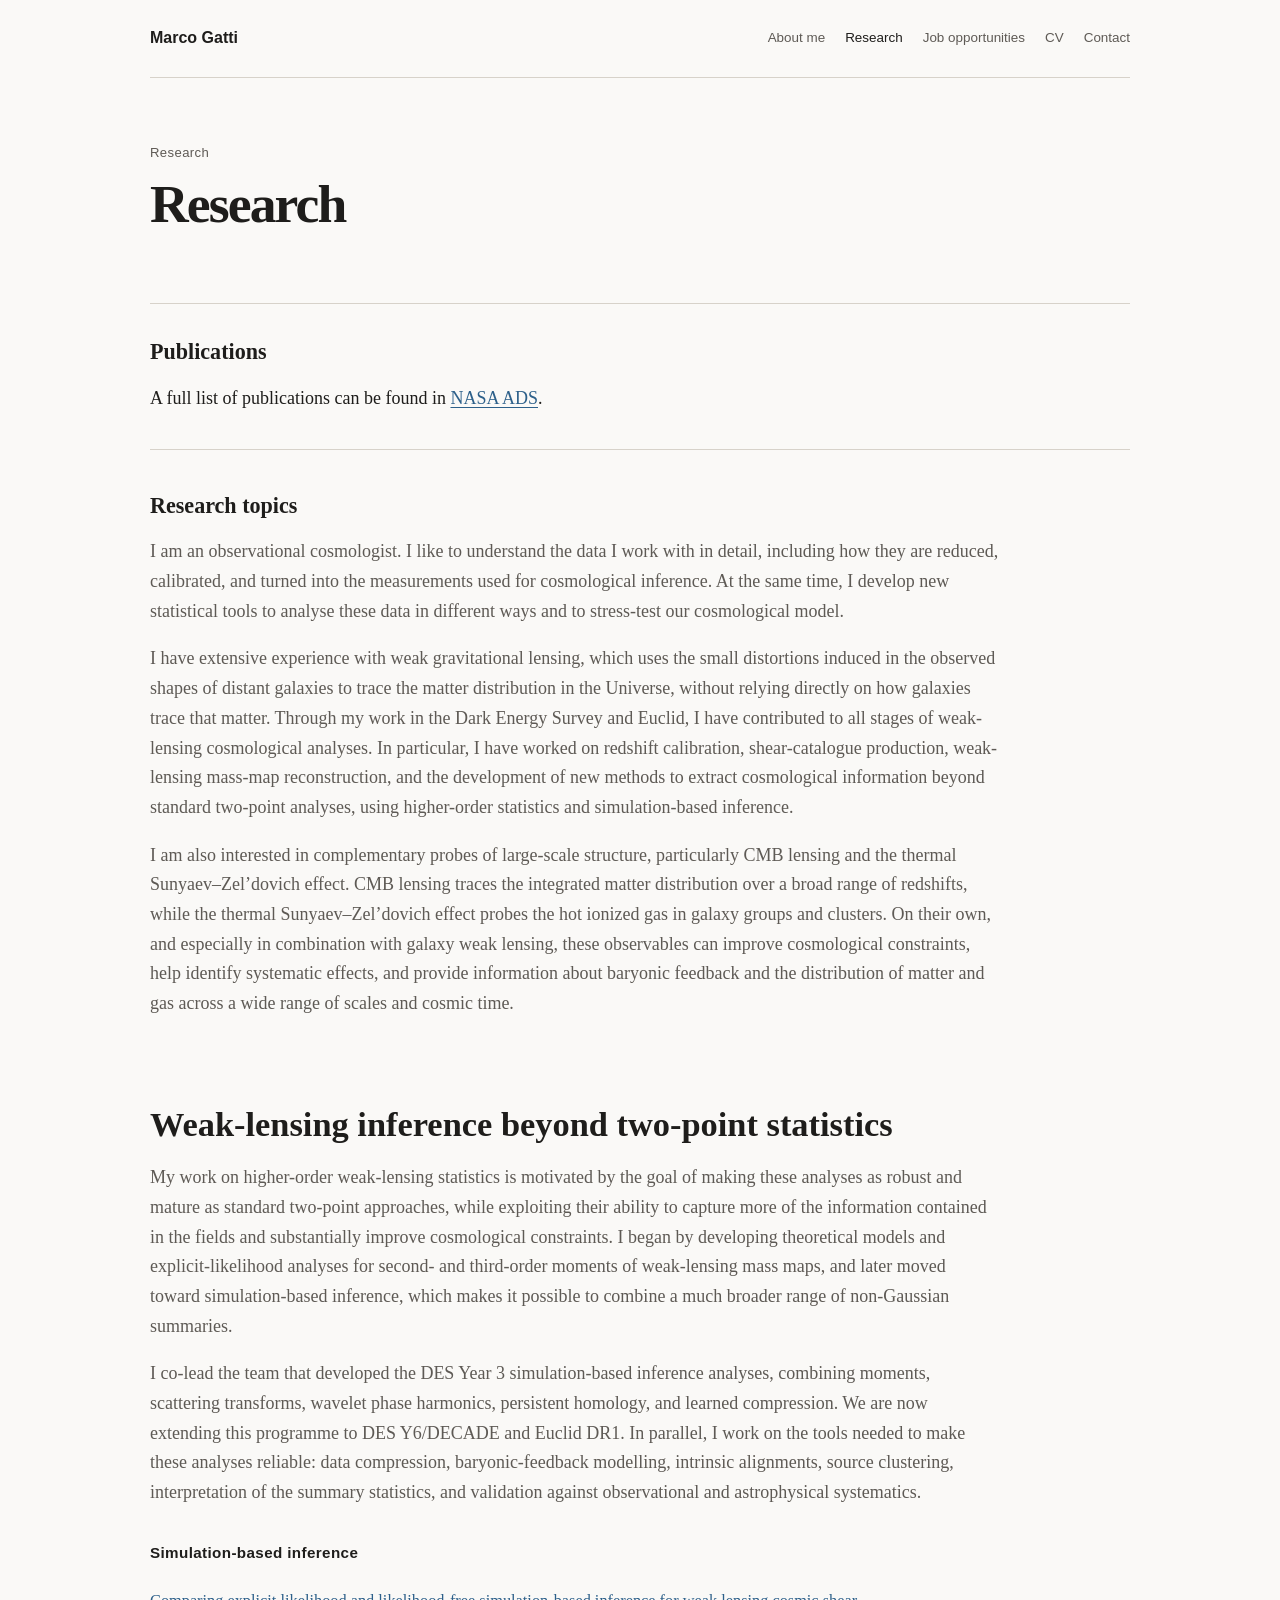
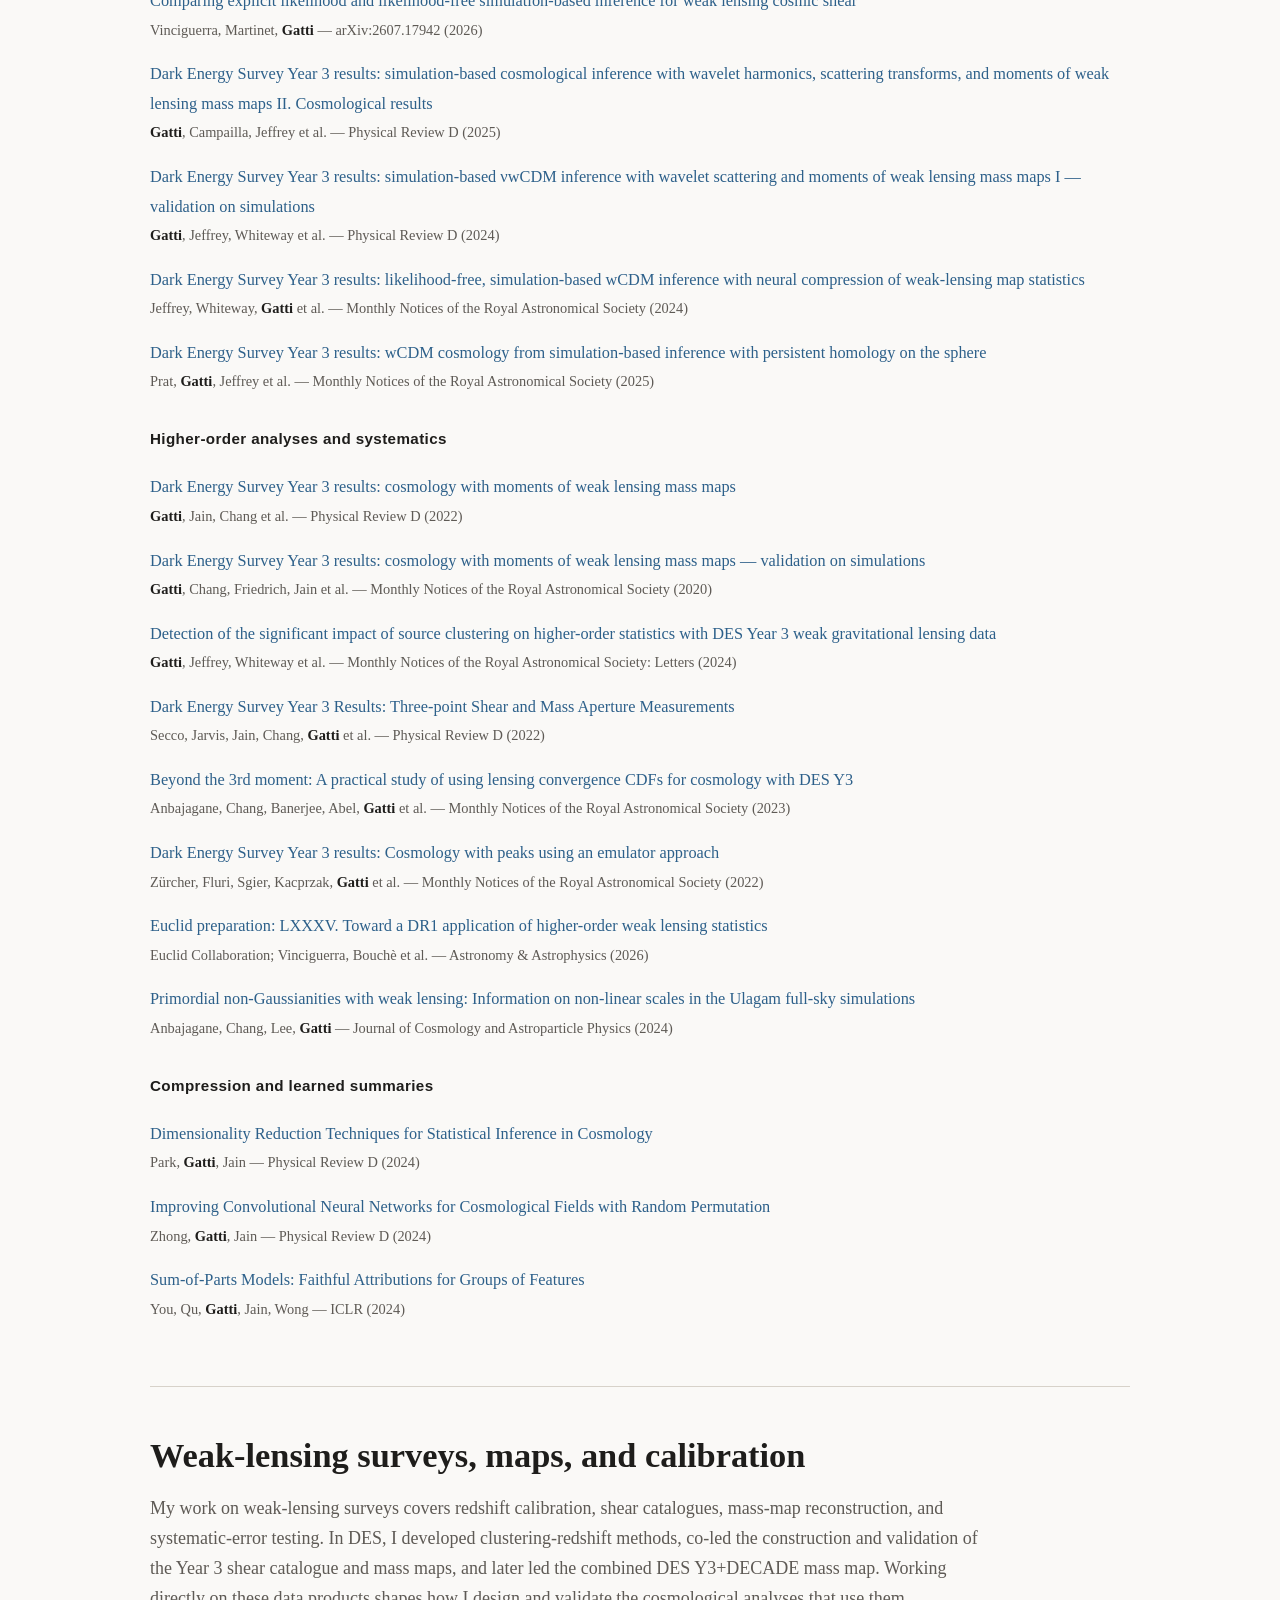
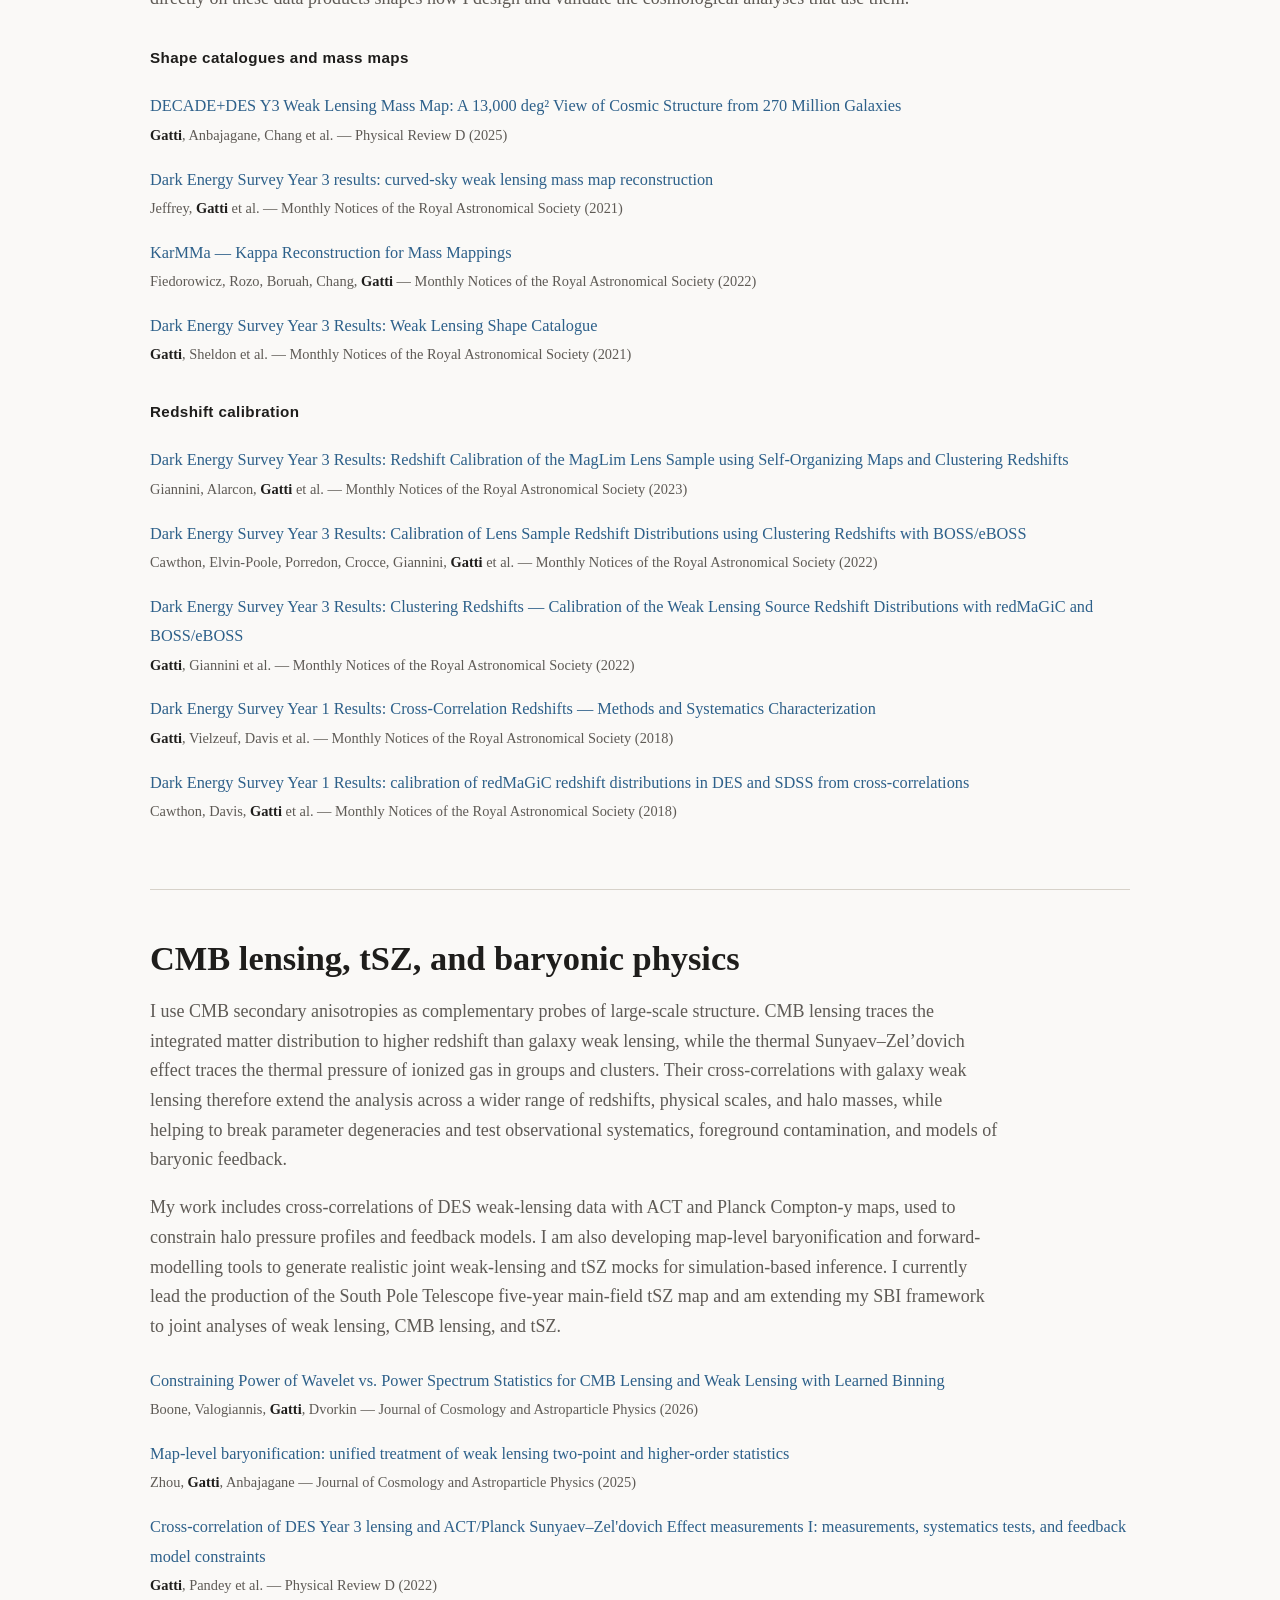
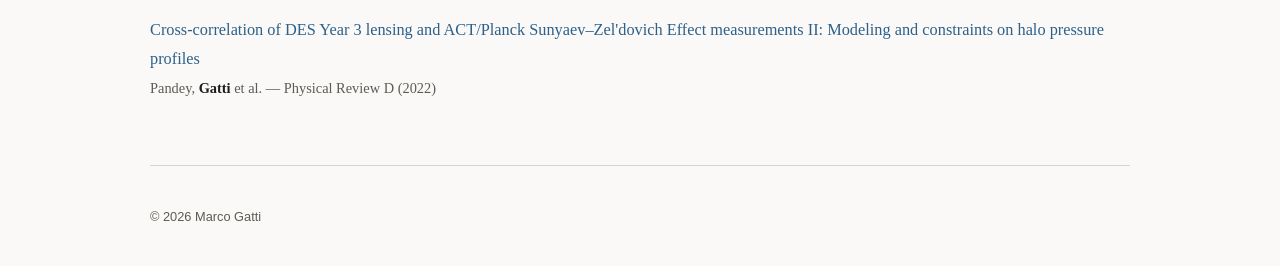
==== research.html @ 3261825f "Update personal website and CV" ====
<!doctype html>
<html lang="en">
<head>
  <meta charset="utf-8">
  <meta name="viewport" content="width=device-width, initial-scale=1">
  <meta name="description" content="Research topics and selected publications by Marco Gatti.">
  <title>Research | Marco Gatti</title>
  <link rel="stylesheet" href="assets/css/style.css">
  <script defer src="assets/js/site.js"></script>
</head>
<body>
  <header class="site-header">
    <a class="site-title" href="index.html">Marco Gatti</a>
    <button class="menu-button" aria-expanded="false" aria-controls="site-nav">Menu</button>
    <nav id="site-nav" class="site-nav" aria-label="Main navigation">
      <a href="index.html#about">About me</a>
      <a href="research.html" aria-current="page">Research</a>
      <a href="opportunities.html">Job opportunities</a>
      <a href="assets/cv/Marco_Gatti_CV.pdf">CV</a>
      <a href="index.html#contact">Contact</a>
    </nav>
  </header>

  <main>
    <section class="page-intro compact-intro">
      <p class="position">Research</p>
      <h1>Research</h1>
    </section>

    <section class="publications-intro">
      <h2>Publications</h2>
      <p>A full list of publications can be found in <a href="https://ui.adsabs.harvard.edu/search/filter_database_fq_database=AND&amp;filter_database_fq_database=database%3A%22astronomy%22&amp;fq=%7B!type%3Daqp%20v%3D%24fq_database%7D&amp;fq_database=(database%3A%22astronomy%22)&amp;q=author%3A%22Gatti%2C%20M.%22&amp;sort=date%20desc%2C%20bibcode%20desc&amp;p_=0">NASA ADS</a>.</p>
    </section>

    <section class="research-overview">
      <h2>Research topics</h2>
      <p>
        I am an observational cosmologist. I like to understand the data I work with in detail,
        including how they are reduced, calibrated, and turned into the measurements used for
        cosmological inference. At the same time, I develop new statistical tools to analyse these
        data in different ways and to stress-test our cosmological model.
      </p>
      <p>
        I have extensive experience with weak gravitational lensing, which uses the small
        distortions induced in the observed shapes of distant galaxies to trace the matter
        distribution in the Universe, without relying directly on how galaxies trace that matter.
        Through my work in the Dark Energy Survey and Euclid, I have contributed to all stages of
        weak-lensing cosmological analyses. In particular, I have worked on redshift calibration,
        shear-catalogue production, weak-lensing mass-map reconstruction, and the development of
        new methods to extract cosmological information beyond standard two-point analyses, using
        higher-order statistics and simulation-based inference.
      </p>
      <p>
        I am also interested in complementary probes of large-scale structure, particularly CMB
        lensing and the thermal Sunyaev–Zel’dovich effect. CMB lensing traces the integrated matter
        distribution over a broad range of redshifts, while the thermal Sunyaev–Zel’dovich effect
        probes the hot ionized gas in galaxy groups and clusters. On their own, and especially in
        combination with galaxy weak lensing, these observables can improve cosmological
        constraints, help identify systematic effects, and provide information about baryonic
        feedback and the distribution of matter and gas across a wide range of scales and cosmic time.
      </p>
    </section>

    <section>
      <div class="topic-block">
        <h2>Weak-lensing inference beyond two-point statistics</h2>
        <p>
          My work on higher-order weak-lensing statistics is motivated by the goal of making these
          analyses as robust and mature as standard two-point approaches, while exploiting their
          ability to capture more of the information contained in the fields and substantially
          improve cosmological constraints. I began by developing theoretical models and
          explicit-likelihood analyses for second- and third-order moments of weak-lensing mass maps,
          and later moved toward simulation-based inference, which makes it possible to combine a
          much broader range of non-Gaussian summaries.
        </p>
        <p>
          I co-lead the team that developed the DES Year 3 simulation-based inference analyses,
          combining moments, scattering transforms, wavelet phase harmonics, persistent homology,
          and learned compression. We are now extending this programme to DES Y6/DECADE and Euclid
          DR1. In parallel, I work on the tools needed to make these analyses reliable: data
          compression, baryonic-feedback modelling, intrinsic alignments, source clustering,
          interpretation of the summary statistics, and validation against observational and
          astrophysical systematics.
        </p>

        <div class="topic-subsection">
          <h3>Simulation-based inference</h3>
          <div class="paper-list">
            <article class="paper"><a class="paper-title" href="https://arxiv.org/abs/2607.17942">Comparing explicit likelihood and likelihood-free simulation-based inference for weak lensing cosmic shear</a><p class="paper-authors">Vinciguerra, Martinet, <strong>Gatti</strong> — arXiv:2607.17942 (2026)</p></article>
            <article class="paper"><a class="paper-title" href="https://arxiv.org/abs/2405.10881">Dark Energy Survey Year 3 results: simulation-based cosmological inference with wavelet harmonics, scattering transforms, and moments of weak lensing mass maps II. Cosmological results</a><p class="paper-authors"><strong>Gatti</strong>, Campailla, Jeffrey et al. — Physical Review D (2025)</p></article>
            <article class="paper"><a class="paper-title" href="https://arxiv.org/abs/2310.17557">Dark Energy Survey Year 3 results: simulation-based νwCDM inference with wavelet scattering and moments of weak lensing mass maps I — validation on simulations</a><p class="paper-authors"><strong>Gatti</strong>, Jeffrey, Whiteway et al. — Physical Review D (2024)</p></article>
            <article class="paper"><a class="paper-title" href="https://arxiv.org/abs/2403.02314">Dark Energy Survey Year 3 results: likelihood-free, simulation-based wCDM inference with neural compression of weak-lensing map statistics</a><p class="paper-authors">Jeffrey, Whiteway, <strong>Gatti</strong> et al. — Monthly Notices of the Royal Astronomical Society (2024)</p></article>
            <article class="paper"><a class="paper-title" href="https://arxiv.org/abs/2506.13439">Dark Energy Survey Year 3 results: wCDM cosmology from simulation-based inference with persistent homology on the sphere</a><p class="paper-authors">Prat, <strong>Gatti</strong>, Jeffrey et al. — Monthly Notices of the Royal Astronomical Society (2025)</p></article>
          </div>
        </div>

        <div class="topic-subsection">
          <h3>Higher-order analyses and systematics</h3>
          <div class="paper-list">
            <article class="paper"><a class="paper-title" href="https://arxiv.org/abs/2110.10141">Dark Energy Survey Year 3 results: cosmology with moments of weak lensing mass maps</a><p class="paper-authors"><strong>Gatti</strong>, Jain, Chang et al. — Physical Review D (2022)</p></article>
            <article class="paper"><a class="paper-title" href="https://arxiv.org/abs/1911.05568">Dark Energy Survey Year 3 results: cosmology with moments of weak lensing mass maps — validation on simulations</a><p class="paper-authors"><strong>Gatti</strong>, Chang, Friedrich, Jain et al. — Monthly Notices of the Royal Astronomical Society (2020)</p></article>
            <article class="paper"><a class="paper-title" href="https://arxiv.org/abs/2307.13860">Detection of the significant impact of source clustering on higher-order statistics with DES Year 3 weak gravitational lensing data</a><p class="paper-authors"><strong>Gatti</strong>, Jeffrey, Whiteway et al. — Monthly Notices of the Royal Astronomical Society: Letters (2024)</p></article>
            <article class="paper"><a class="paper-title" href="https://arxiv.org/abs/2201.05227">Dark Energy Survey Year 3 Results: Three-point Shear and Mass Aperture Measurements</a><p class="paper-authors">Secco, Jarvis, Jain, Chang, <strong>Gatti</strong> et al. — Physical Review D (2022)</p></article>
            <article class="paper"><a class="paper-title" href="https://arxiv.org/abs/2308.03863">Beyond the 3rd moment: A practical study of using lensing convergence CDFs for cosmology with DES Y3</a><p class="paper-authors">Anbajagane, Chang, Banerjee, Abel, <strong>Gatti</strong> et al. — Monthly Notices of the Royal Astronomical Society (2023)</p></article>
            <article class="paper"><a class="paper-title" href="https://arxiv.org/abs/2110.10135">Dark Energy Survey Year 3 results: Cosmology with peaks using an emulator approach</a><p class="paper-authors">Zürcher, Fluri, Sgier, Kacprzak, <strong>Gatti</strong> et al. — Monthly Notices of the Royal Astronomical Society (2022)</p></article>
            <article class="paper"><a class="paper-title" href="https://arxiv.org/abs/2510.04953">Euclid preparation: LXXXV. Toward a DR1 application of higher-order weak lensing statistics</a><p class="paper-authors">Euclid Collaboration; Vinciguerra, Bouchè et al. — Astronomy &amp; Astrophysics (2026)</p></article>
            <article class="paper"><a class="paper-title" href="https://arxiv.org/abs/2310.02349">Primordial non-Gaussianities with weak lensing: Information on non-linear scales in the Ulagam full-sky simulations</a><p class="paper-authors">Anbajagane, Chang, Lee, <strong>Gatti</strong> — Journal of Cosmology and Astroparticle Physics (2024)</p></article>
          </div>
        </div>

        <div class="topic-subsection">
          <h3>Compression and learned summaries</h3>
          <div class="paper-list">
            <article class="paper"><a class="paper-title" href="https://arxiv.org/abs/2409.02102">Dimensionality Reduction Techniques for Statistical Inference in Cosmology</a><p class="paper-authors">Park, <strong>Gatti</strong>, Jain — Physical Review D (2024)</p></article>
            <article class="paper"><a class="paper-title" href="https://arxiv.org/abs/2403.01368">Improving Convolutional Neural Networks for Cosmological Fields with Random Permutation</a><p class="paper-authors">Zhong, <strong>Gatti</strong>, Jain — Physical Review D (2024)</p></article>
            <article class="paper"><a class="paper-title" href="https://arxiv.org/abs/2310.16316">Sum-of-Parts Models: Faithful Attributions for Groups of Features</a><p class="paper-authors">You, Qu, <strong>Gatti</strong>, Jain, Wong — ICLR (2024)</p></article>
          </div>
        </div>
      </div>

      <div class="topic-block">
        <h2>Weak-lensing surveys, maps, and calibration</h2>
        <p>
          My work on weak-lensing surveys covers redshift calibration, shear catalogues, mass-map
          reconstruction, and systematic-error testing. In DES, I developed clustering-redshift
          methods, co-led the construction and validation of the Year 3 shear catalogue and mass
          maps, and later led the combined DES Y3+DECADE mass map. Working directly on these data
          products shapes how I design and validate the cosmological analyses that use them.
        </p>

        <div class="topic-subsection">
          <h3>Shape catalogues and mass maps</h3>
          <div class="paper-list">
            <article class="paper"><a class="paper-title" href="https://arxiv.org/abs/2509.03798">DECADE+DES Y3 Weak Lensing Mass Map: A 13,000 deg² View of Cosmic Structure from 270 Million Galaxies</a><p class="paper-authors"><strong>Gatti</strong>, Anbajagane, Chang et al. — Physical Review D (2025)</p></article>
            <article class="paper"><a class="paper-title" href="https://arxiv.org/abs/2105.13539">Dark Energy Survey Year 3 results: curved-sky weak lensing mass map reconstruction</a><p class="paper-authors">Jeffrey, <strong>Gatti</strong> et al. — Monthly Notices of the Royal Astronomical Society (2021)</p></article>
            <article class="paper"><a class="paper-title" href="https://arxiv.org/abs/2105.14699">KarMMa — Kappa Reconstruction for Mass Mappings</a><p class="paper-authors">Fiedorowicz, Rozo, Boruah, Chang, <strong>Gatti</strong> — Monthly Notices of the Royal Astronomical Society (2022)</p></article>
            <article class="paper"><a class="paper-title" href="https://arxiv.org/abs/2011.03408">Dark Energy Survey Year 3 Results: Weak Lensing Shape Catalogue</a><p class="paper-authors"><strong>Gatti</strong>, Sheldon et al. — Monthly Notices of the Royal Astronomical Society (2021)</p></article>
          </div>
        </div>

        <div class="topic-subsection">
          <h3>Redshift calibration</h3>
          <div class="paper-list">
            <article class="paper"><a class="paper-title" href="https://arxiv.org/abs/2209.05853">Dark Energy Survey Year 3 Results: Redshift Calibration of the MagLim Lens Sample using Self-Organizing Maps and Clustering Redshifts</a><p class="paper-authors">Giannini, Alarcon, <strong>Gatti</strong> et al. — Monthly Notices of the Royal Astronomical Society (2023)</p></article>
            <article class="paper"><a class="paper-title" href="https://arxiv.org/abs/2012.12826">Dark Energy Survey Year 3 Results: Calibration of Lens Sample Redshift Distributions using Clustering Redshifts with BOSS/eBOSS</a><p class="paper-authors">Cawthon, Elvin-Poole, Porredon, Crocce, Giannini, <strong>Gatti</strong> et al. — Monthly Notices of the Royal Astronomical Society (2022)</p></article>
            <article class="paper"><a class="paper-title" href="https://arxiv.org/abs/2012.08569">Dark Energy Survey Year 3 Results: Clustering Redshifts — Calibration of the Weak Lensing Source Redshift Distributions with redMaGiC and BOSS/eBOSS</a><p class="paper-authors"><strong>Gatti</strong>, Giannini et al. — Monthly Notices of the Royal Astronomical Society (2022)</p></article>
            <article class="paper"><a class="paper-title" href="https://arxiv.org/abs/1709.00992">Dark Energy Survey Year 1 Results: Cross-Correlation Redshifts — Methods and Systematics Characterization</a><p class="paper-authors"><strong>Gatti</strong>, Vielzeuf, Davis et al. — Monthly Notices of the Royal Astronomical Society (2018)</p></article>
            <article class="paper"><a class="paper-title" href="https://arxiv.org/abs/1712.07298">Dark Energy Survey Year 1 Results: calibration of redMaGiC redshift distributions in DES and SDSS from cross-correlations</a><p class="paper-authors">Cawthon, Davis, <strong>Gatti</strong> et al. — Monthly Notices of the Royal Astronomical Society (2018)</p></article>
          </div>
        </div>
      </div>

      <div class="topic-block">
        <h2>CMB lensing, tSZ, and baryonic physics</h2>
        <p>
          I use CMB secondary anisotropies as complementary probes of large-scale structure.
          CMB lensing traces the integrated matter distribution to higher redshift than galaxy
          weak lensing, while the thermal Sunyaev–Zel’dovich effect traces the thermal pressure of
          ionized gas in groups and clusters. Their cross-correlations with galaxy weak lensing
          therefore extend the analysis across a wider range of redshifts, physical scales, and
          halo masses, while helping to break parameter degeneracies and test observational
          systematics, foreground contamination, and models of baryonic feedback.
        </p>
        <p>
          My work includes cross-correlations of DES weak-lensing data with ACT and Planck
          Compton-y maps, used to constrain halo pressure profiles and feedback models. I am also
          developing map-level baryonification and forward-modelling tools to generate realistic
          joint weak-lensing and tSZ mocks for simulation-based inference. I currently lead the
          production of the South Pole Telescope five-year main-field tSZ map and am extending my
          SBI framework to joint analyses of weak lensing, CMB lensing, and tSZ.
        </p>

        <div class="paper-list">
          <article class="paper"><a class="paper-title" href="https://arxiv.org/abs/2510.13968">Constraining Power of Wavelet vs. Power Spectrum Statistics for CMB Lensing and Weak Lensing with Learned Binning</a><p class="paper-authors">Boone, Valogiannis, <strong>Gatti</strong>, Dvorkin — Journal of Cosmology and Astroparticle Physics (2026)</p></article>
          <article class="paper"><a class="paper-title" href="https://arxiv.org/abs/2505.07949">Map-level baryonification: unified treatment of weak lensing two-point and higher-order statistics</a><p class="paper-authors">Zhou, <strong>Gatti</strong>, Anbajagane — Journal of Cosmology and Astroparticle Physics (2025)</p></article>
          <article class="paper"><a class="paper-title" href="https://arxiv.org/abs/2108.01600">Cross-correlation of DES Year 3 lensing and ACT/Planck Sunyaev–Zel'dovich Effect measurements I: measurements, systematics tests, and feedback model constraints</a><p class="paper-authors"><strong>Gatti</strong>, Pandey et al. — Physical Review D (2022)</p></article>
          <article class="paper"><a class="paper-title" href="https://arxiv.org/abs/2108.01601">Cross-correlation of DES Year 3 lensing and ACT/Planck Sunyaev–Zel'dovich Effect measurements II: Modeling and constraints on halo pressure profiles</a><p class="paper-authors">Pandey, <strong>Gatti</strong> et al. — Physical Review D (2022)</p></article>
        </div>
      </div>
    </section>
  </main>
  <footer class="site-footer"><span>© <span id="year"></span> Marco Gatti</span></footer>
</body>
</html>
---- assets/css/style.css ----
:root {
  --bg: #FAF9F7;
  --text: #1E1D1B;
  --muted: #5E5A55;
  --line: #D7D2CA;
  --link: #2D608A;
  --max: 980px;
}

* { box-sizing: border-box; }

html { scroll-behavior: smooth; }

body {
  margin: 0;
  background: var(--bg);
  color: var(--text);
  font-family: Georgia, "Times New Roman", serif;
  font-size: 18px;
  line-height: 1.65;
}

a {
  color: var(--link);
  text-underline-offset: 0.18em;
}

a:hover { text-decoration-thickness: 2px; }

.site-header,
main,
.site-footer {
  width: min(calc(100% - 40px), var(--max));
  margin: 0 auto;
}

.site-header {
  min-height: 78px;
  border-bottom: 1px solid var(--line);
  display: flex;
  align-items: center;
  justify-content: space-between;
  gap: 2rem;
}

.site-title {
  color: var(--text);
  font-family: Arial, Helvetica, sans-serif;
  font-size: 1rem;
  font-weight: 700;
  text-decoration: none;
}

.site-nav {
  display: flex;
  flex-wrap: wrap;
  gap: 1.25rem;
  font-family: Arial, Helvetica, sans-serif;
  font-size: 0.84rem;
}

.site-nav a {
  color: var(--muted);
  text-decoration: none;
}

.site-nav a:hover,
.site-nav a[aria-current="page"] {
  color: var(--text);
}

.menu-button {
  display: none;
  border: 1px solid var(--line);
  background: var(--bg);
  padding: 0.45rem 0.7rem;
  font-family: Arial, Helvetica, sans-serif;
}

.intro {
  display: grid;
  grid-template-columns: minmax(0, 1fr) 210px;
  gap: 4rem;
  padding: 5rem 0 4rem;
  border-bottom: 1px solid var(--line);
}

.position {
  margin: 0 0 0.5rem;
  color: var(--muted);
  font-family: Arial, Helvetica, sans-serif;
  font-size: 0.82rem;
  letter-spacing: 0.03em;
}

h1, h2, h3 {
  color: var(--text);
  font-weight: 600;
  line-height: 1.2;
}

h1 {
  margin: 0 0 1.4rem;
  font-size: clamp(2.35rem, 5vw, 3.9rem);
  letter-spacing: -0.035em;
}

h2 {
  margin: 0 0 0.8rem;
  font-size: 1.38rem;
}

h3 {
  margin: 0 0 0.4rem;
  font-size: 1.15rem;
}

.lead {
  max-width: 760px;
  color: #34363a;
  font-size: 1.22rem;
}

.links {
  display: flex;
  flex-wrap: wrap;
  gap: 0.9rem 1.2rem;
  margin-top: 1.5rem;
  font-family: Arial, Helvetica, sans-serif;
  font-size: 0.9rem;
}

.portrait-placeholder {
  width: 100%;
  aspect-ratio: 4 / 5;
  border: 1px solid var(--line);
  background: #F1EDE6;
  display: grid;
  place-items: center;
  color: var(--muted);
  font-family: Arial, Helvetica, sans-serif;
  font-size: 0.8rem;
}

.updates {
  display: grid;
  grid-template-columns: 1fr 1fr;
  border-bottom: 1px solid var(--line);
}

.updates article {
  padding: 2.2rem 0;
}

.updates article:first-child {
  padding-right: 2.5rem;
  border-right: 1px solid var(--line);
}

.updates article:last-child {
  padding-left: 2.5rem;
}

.updates p {
  margin-bottom: 0.5rem;
}

.content-section {
  display: grid;
  grid-template-columns: 170px minmax(0, 1fr);
  gap: 3rem;
  padding: 3.6rem 0;
  border-bottom: 1px solid var(--line);
}

.section-label {
  color: var(--muted);
  font-family: Arial, Helvetica, sans-serif;
  font-size: 0.8rem;
  text-transform: uppercase;
  letter-spacing: 0.08em;
  padding-top: 0.2rem;
}

.section-body p:first-child { margin-top: 0; }

.research-summary article {
  margin-bottom: 1.6rem;
}

.research-summary article p,
.resource-list p {
  color: var(--muted);
  margin-top: 0;
}

.more {
  margin-top: 2rem;
}

.contact-grid {
  display: grid;
  grid-template-columns: 1fr 1fr;
  gap: 2rem;
}

.page-intro {
  padding: 4.2rem 0 3rem;
  border-bottom: 1px solid var(--line);
}

.research-list article {
  padding: 2.7rem 0;
  border-bottom: 1px solid var(--line);
}

.research-list article p {
  max-width: 820px;
  color: var(--muted);
}

.plain-block {
  padding: 2.5rem 0;
  border-bottom: 1px solid var(--line);
}

.resource-list article {
  padding-bottom: 1.4rem;
  margin-bottom: 1.4rem;
  border-bottom: 1px solid #eceef1;
}

.resource-list article:last-child {
  border-bottom: 0;
}

.plain-note {
  padding: 2rem 0 4rem;
  color: var(--muted);
  font-size: 0.95rem;
}

.site-footer {
  min-height: 100px;
  display: flex;
  align-items: center;
  color: var(--muted);
  font-family: Arial, Helvetica, sans-serif;
  font-size: 0.8rem;
}

ul { padding-left: 1.25rem; }

@media (max-width: 760px) {
  body { font-size: 17px; }

  .menu-button { display: block; }

  .site-nav {
    display: none;
    position: absolute;
    left: 20px;
    right: 20px;
    top: 68px;
    padding: 1rem;
    background: var(--bg);
    border: 1px solid var(--line);
    flex-direction: column;
    z-index: 10;
  }

  .site-nav.open { display: flex; }

  .intro {
    grid-template-columns: 1fr;
    gap: 2.5rem;
    padding-top: 3.5rem;
  }

  .portrait-wrap { max-width: 190px; }

  .updates {
    grid-template-columns: 1fr;
  }

  .updates article:first-child {
    padding-right: 0;
    border-right: 0;
    border-bottom: 1px solid var(--line);
  }

  .updates article:last-child {
    padding-left: 0;
  }

  .content-section {
    grid-template-columns: 1fr;
    gap: 1rem;
  }

  .contact-grid {
    grid-template-columns: 1fr;
    gap: 0;
  }
}

.opportunity-section {
  background: #F4EFE7;
  margin-left: -24px;
  margin-right: -24px;
  padding-left: 24px;
  padding-right: 24px;
}
.section-label {
  color: var(--link);
  font-weight: 700;
}
@media (max-width: 760px) {
  .opportunity-section {
    margin-left: -12px;
    margin-right: -12px;
    padding-left: 12px;
    padding-right: 12px;
  }
}

.publications-intro {
  padding: 2.4rem 0;
  border-bottom: 1px solid var(--line);
}
.publications-intro p { margin-bottom: 0; }
.topic-block {
  padding: 2.9rem 0;
  border-bottom: 1px solid var(--line);
}
.topic-block > p {
  max-width: 850px;
  color: var(--muted);
}
.paper-list {
  margin-top: 1.4rem;
}
.paper {
  margin-bottom: 1.15rem;
}
.paper-title {
  margin: 0;
  font-weight: 600;
  line-height: 1.35;
}
.paper-authors {
  margin: 0.1rem 0 0;
  color: var(--muted);
  font-size: 0.95rem;
}

/* Typography refinements */
h1 { font-size: clamp(2.3rem, 4.8vw, 3.8rem); }
.page-intro h1 { font-size: clamp(2.15rem, 4.2vw, 3.35rem); }
.compact-intro { padding-top: 4rem; padding-bottom: 2.8rem; }
.topic-block > h2 { font-size: clamp(1.55rem, 2.8vw, 2.15rem); }
.paper { margin: 0 0 1.05rem; }
.paper-title {
  display: inline;
  color: var(--link);
  font-size: 1.02rem;
  font-weight: 400;
  line-height: 1.45;
  text-decoration: none;
}
.paper-title:hover { text-decoration: underline; }
.paper-authors { margin: 0.18rem 0 0; color: var(--muted); font-size: 0.9rem; }
.paper-list { margin-top: 1.5rem; }
.topic-block { padding: 3rem 0; border-bottom: 1px solid var(--line); }
.topic-block > p { max-width: 850px; color: var(--muted); }
.publications-intro { padding: 2.2rem 0; border-bottom: 1px solid var(--line); }
.publications-intro h2 { margin-bottom: 0.35rem; }

.research-overview {
  padding: 2.7rem 0 1.2rem;
}
.research-overview h2 {
  margin-bottom: 0.65rem;
}
.research-overview p {
  max-width: 850px;
  color: var(--muted);
}
.topic-subsection {
  margin-top: 2.25rem;
}
.topic-subsection > h3 {
  margin-bottom: 0.9rem;
  font-family: Arial, Helvetica, sans-serif;
  font-size: 0.95rem;
  font-weight: 700;
  letter-spacing: 0.025em;
}
.topic-block > p + p {
  margin-top: 0.9rem;
}

.paper-authors strong {
  color: var(--text);
  font-weight: 700;
}
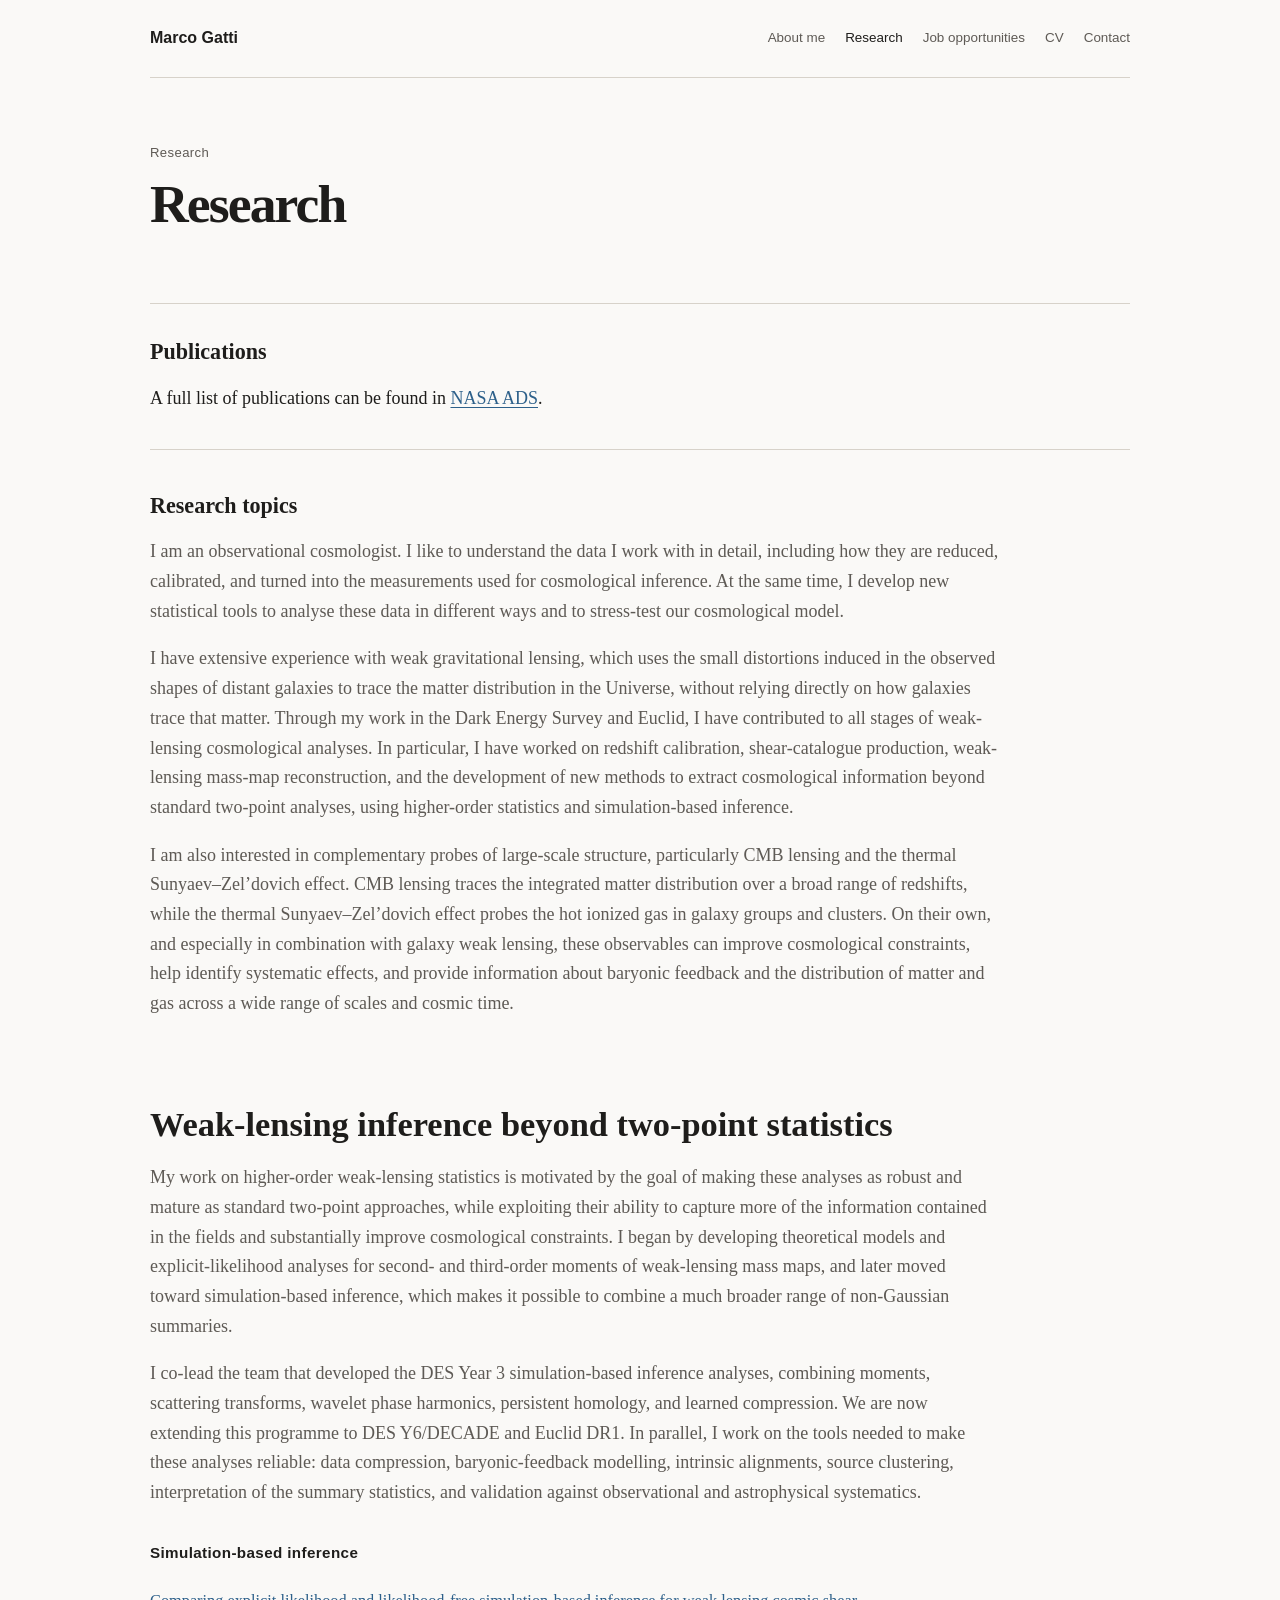
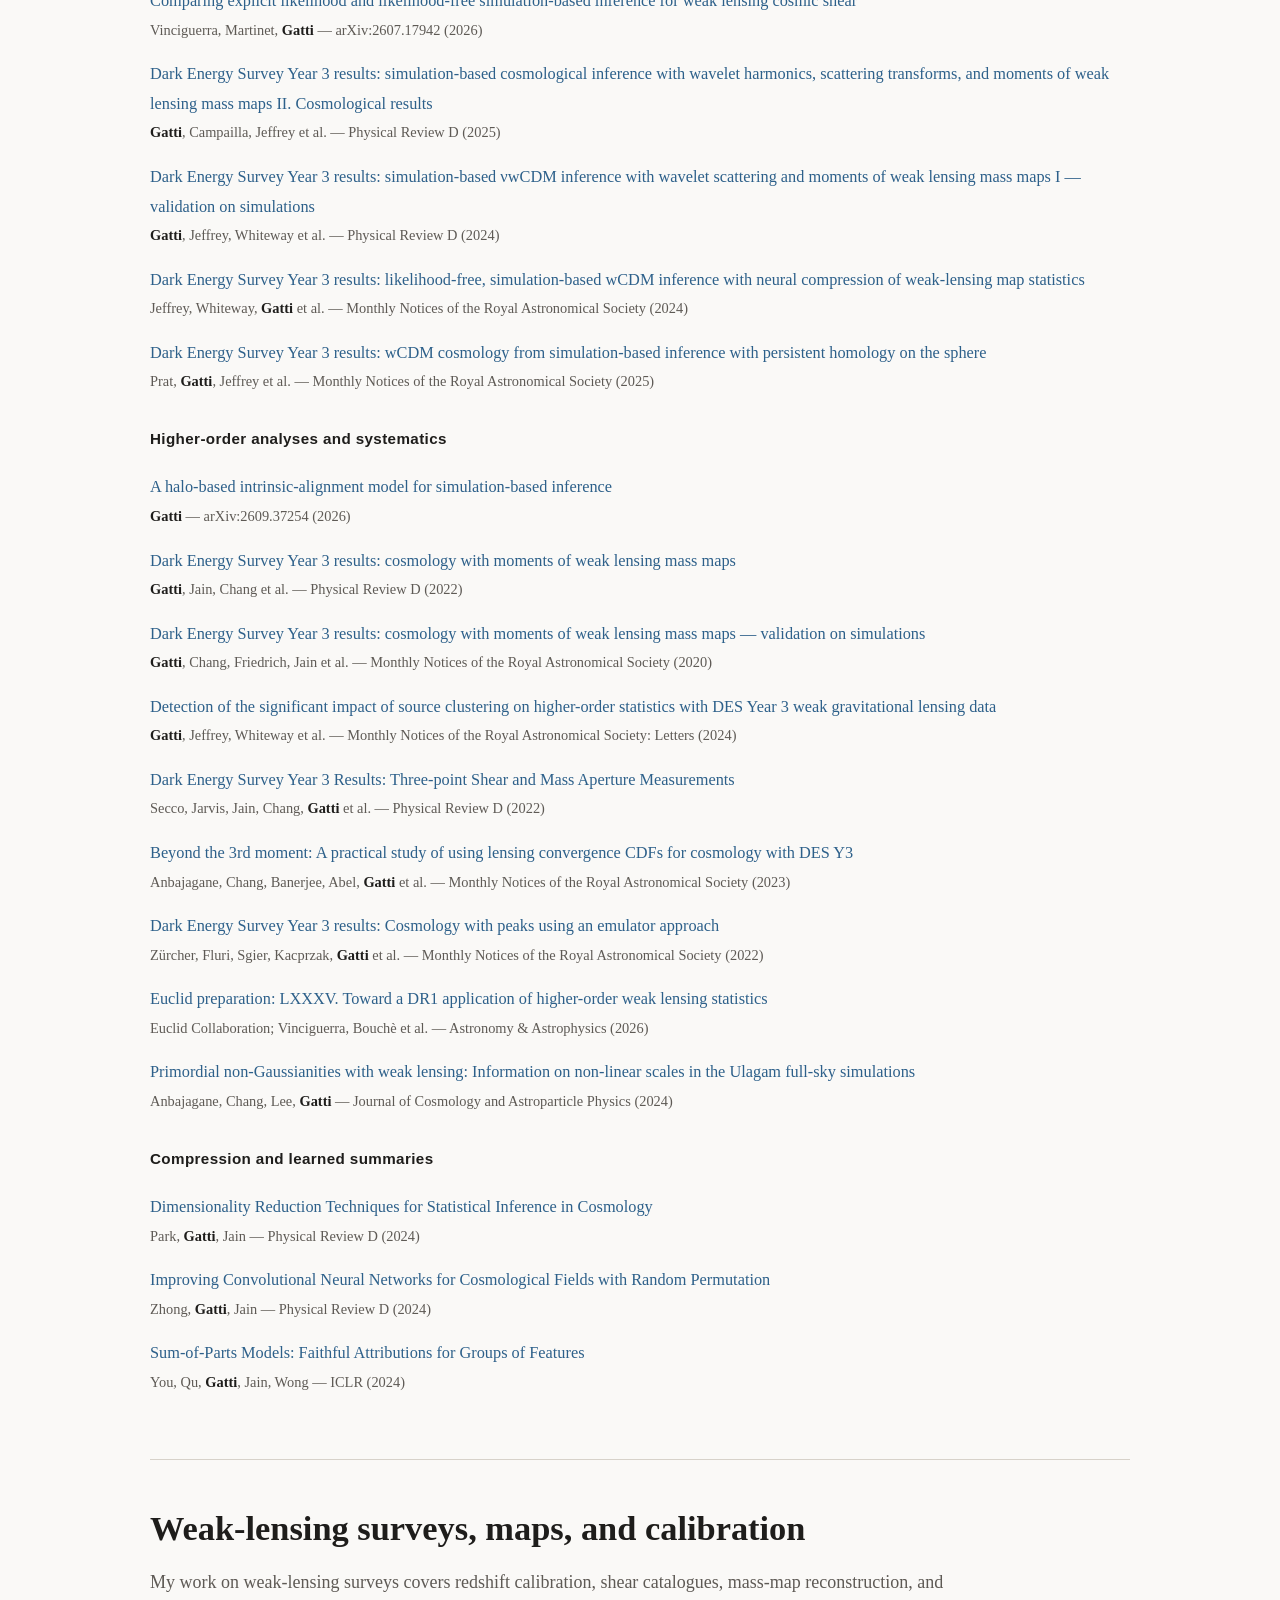
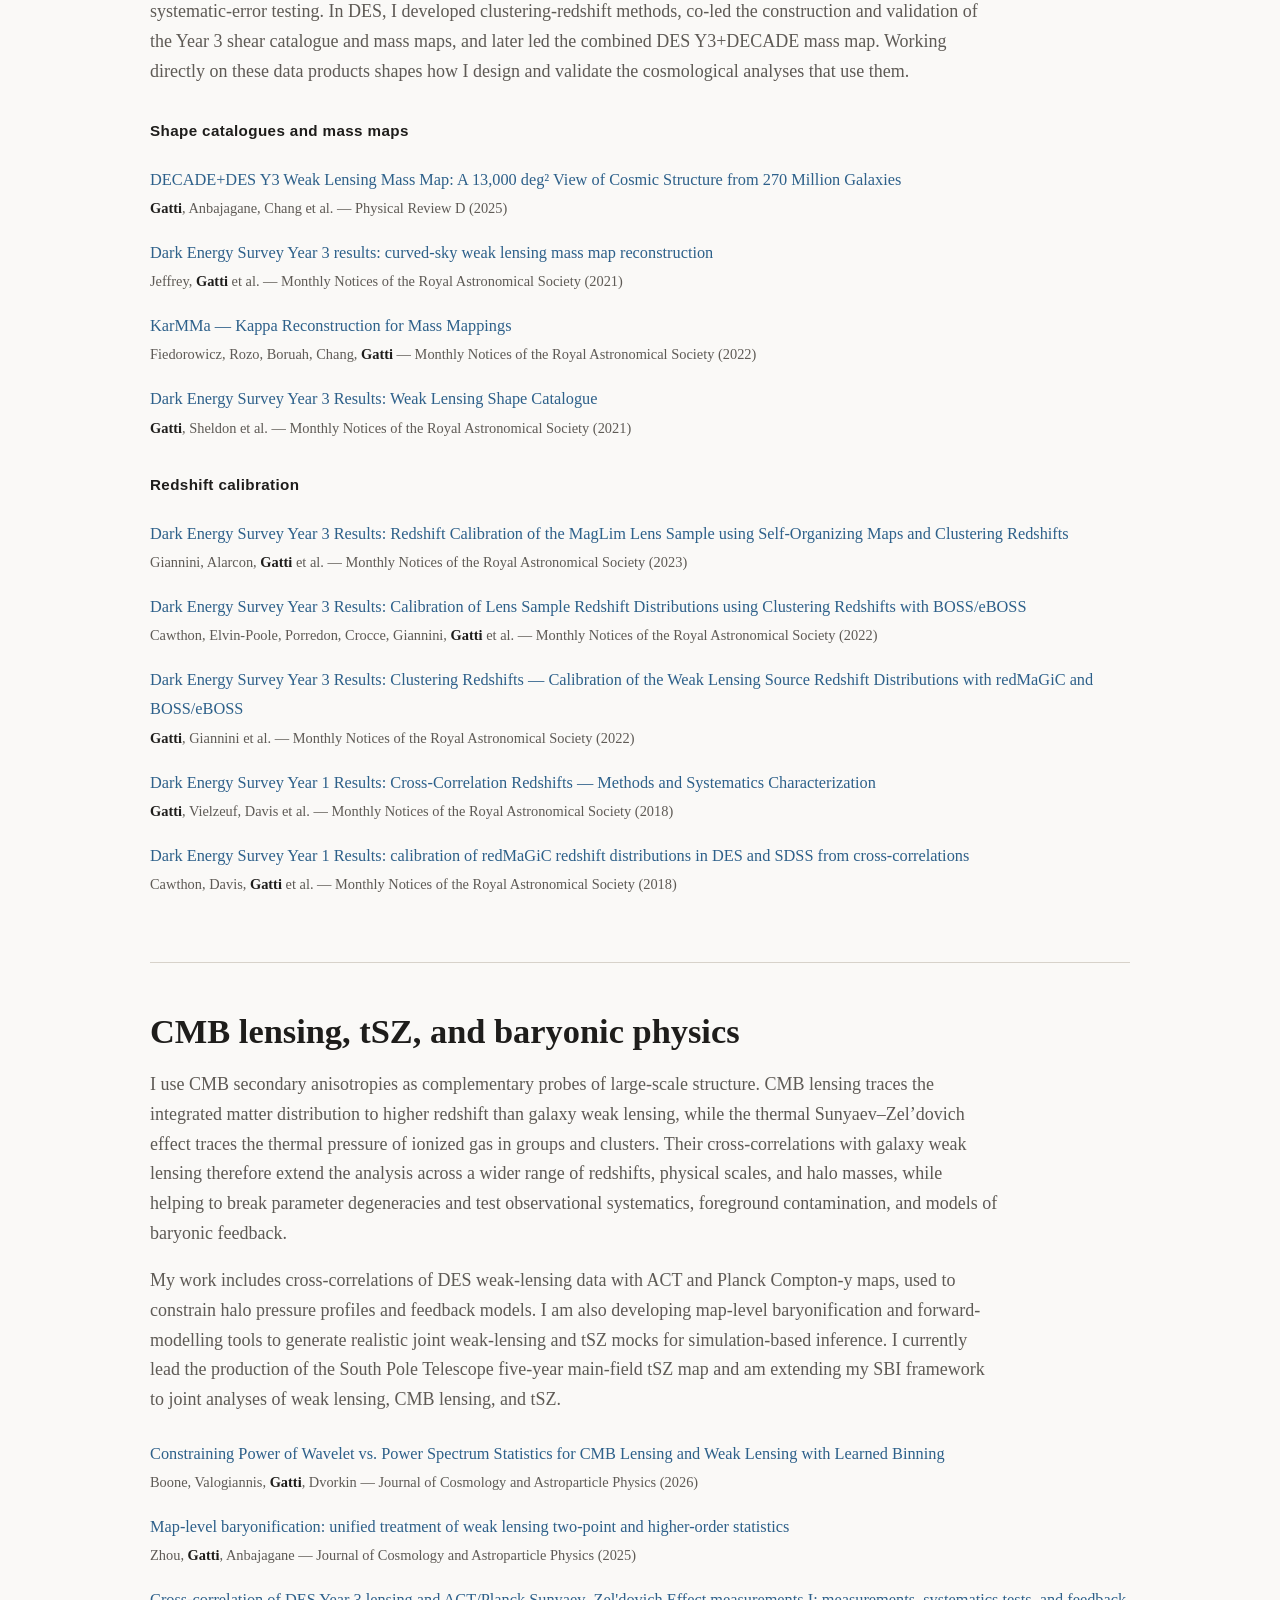
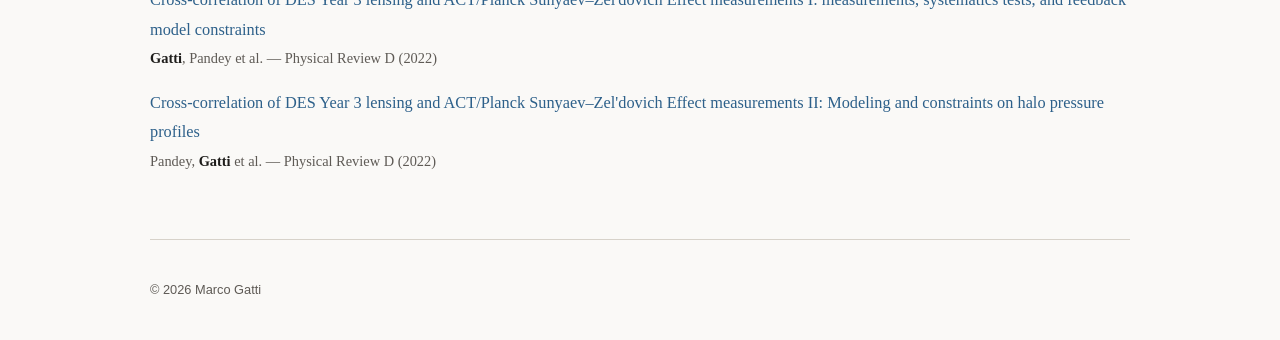
==== commit 4627d5da: "Add intrinsic-alignment paper" ====
--- a/research.html
+++ b/research.html
@@ -97,6 +97,7 @@
         <div class="topic-subsection">
           <h3>Higher-order analyses and systematics</h3>
           <div class="paper-list">
+            <article class="paper"><a class="paper-title" href="https://arxiv.org/abs/2609.37254">A halo-based intrinsic-alignment model for simulation-based inference</a><p class="paper-authors"><strong>Gatti</strong> — arXiv:2609.37254 (2026)</p></article>
             <article class="paper"><a class="paper-title" href="https://arxiv.org/abs/2110.10141">Dark Energy Survey Year 3 results: cosmology with moments of weak lensing mass maps</a><p class="paper-authors"><strong>Gatti</strong>, Jain, Chang et al. — Physical Review D (2022)</p></article>
             <article class="paper"><a class="paper-title" href="https://arxiv.org/abs/1911.05568">Dark Energy Survey Year 3 results: cosmology with moments of weak lensing mass maps — validation on simulations</a><p class="paper-authors"><strong>Gatti</strong>, Chang, Friedrich, Jain et al. — Monthly Notices of the Royal Astronomical Society (2020)</p></article>
             <article class="paper"><a class="paper-title" href="https://arxiv.org/abs/2307.13860">Detection of the significant impact of source clustering on higher-order statistics with DES Year 3 weak gravitational lensing data</a><p class="paper-authors"><strong>Gatti</strong>, Jeffrey, Whiteway et al. — Monthly Notices of the Royal Astronomical Society: Letters (2024)</p></article>
--- a/assets/css/style.css
+++ b/assets/css/style.css
@@ -129,6 +129,24 @@
   font-family: Arial, Helvetica, sans-serif;
   font-size: 0.9rem;
 }
+
+.intro-logos {
+  display: flex;
+  align-items: center;
+  flex-wrap: nowrap;
+  gap: 1.5rem 2rem;
+  margin-top: 2.25rem;
+}
+
+.intro-logos img {
+  display: block;
+  width: auto;
+  height: auto;
+  max-width: 100%;
+}
+
+.intro-logos .ice-logo { width: 440px; }
+.intro-logos .erc-logo { width: 195px; }
 
 .portrait-placeholder {
   width: 100%;
@@ -278,6 +296,15 @@
   }
 
   .portrait-wrap { max-width: 190px; }
+
+  .intro-logos {
+    align-items: flex-start;
+    flex-direction: column;
+    gap: 1.25rem;
+  }
+
+  .intro-logos .ice-logo { width: min(100%, 440px); }
+  .intro-logos .erc-logo { width: min(72%, 195px); }
 
   .updates {
     grid-template-columns: 1fr;
